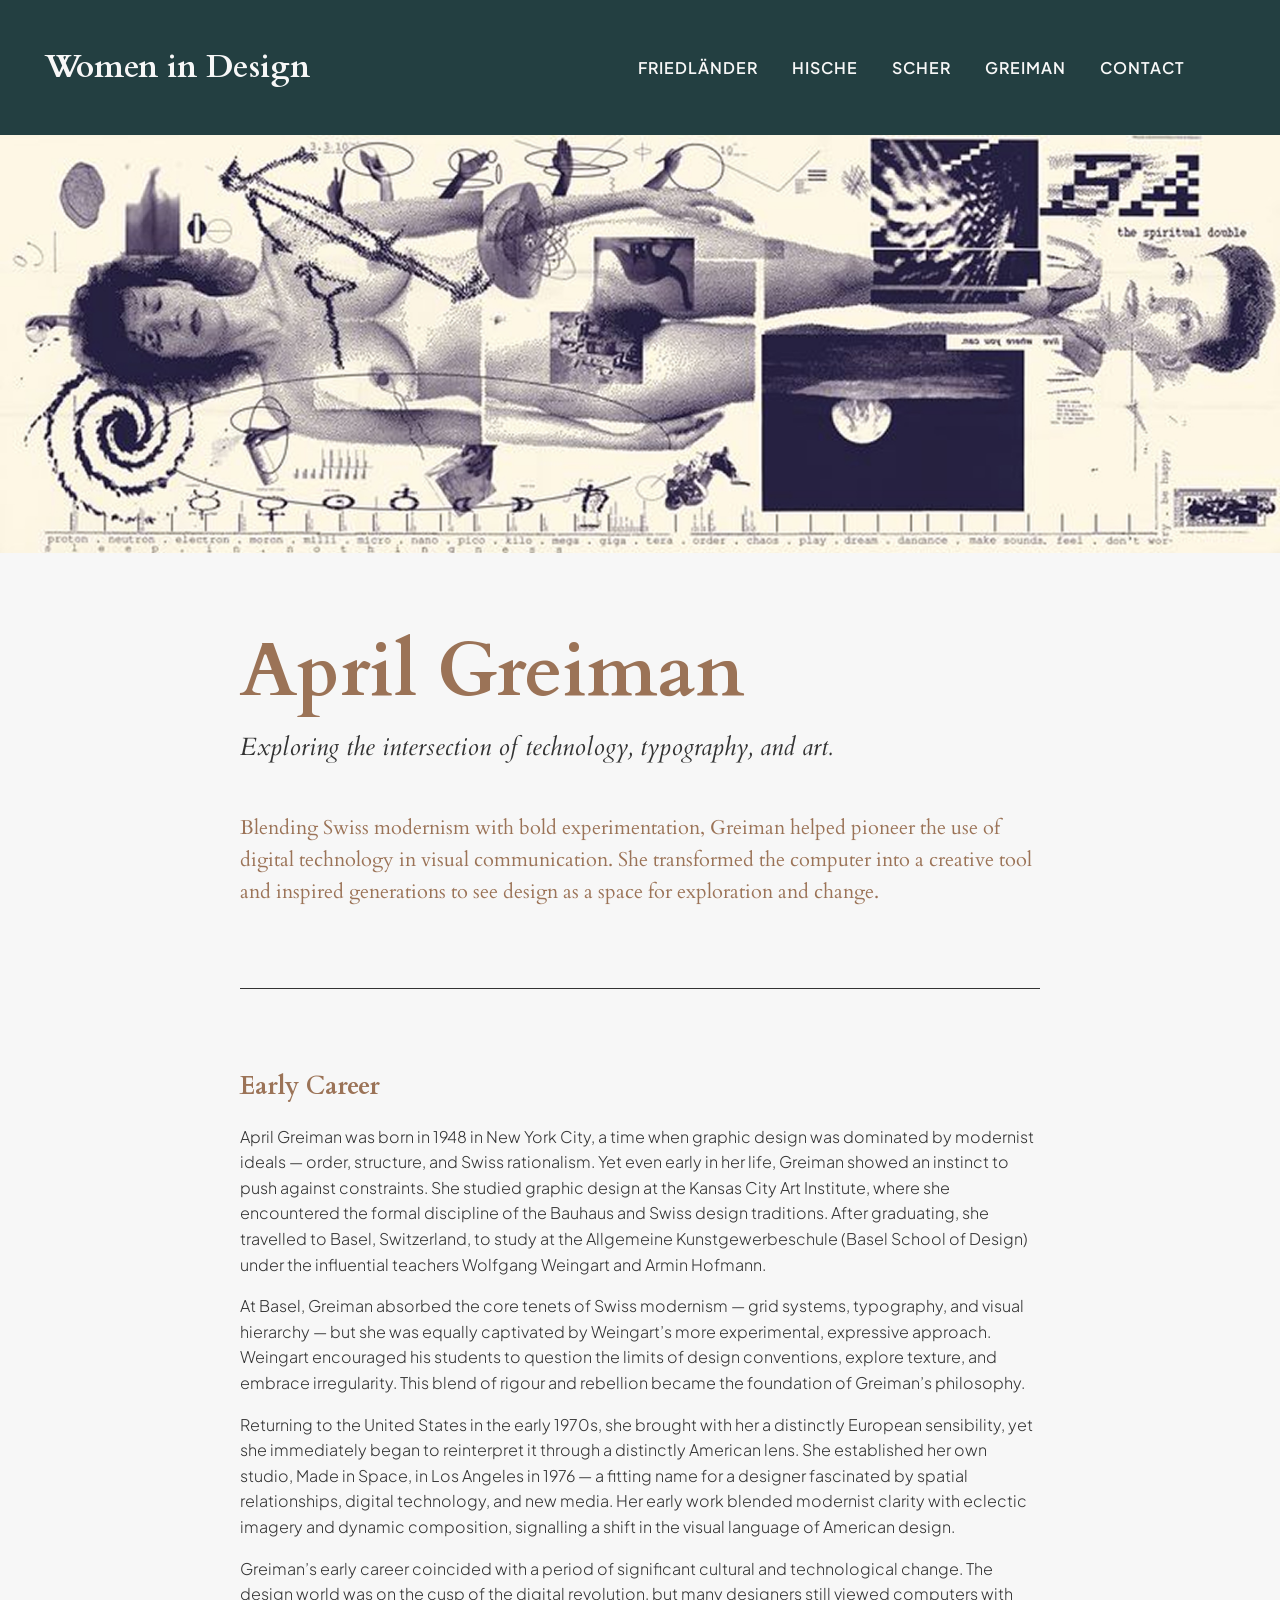
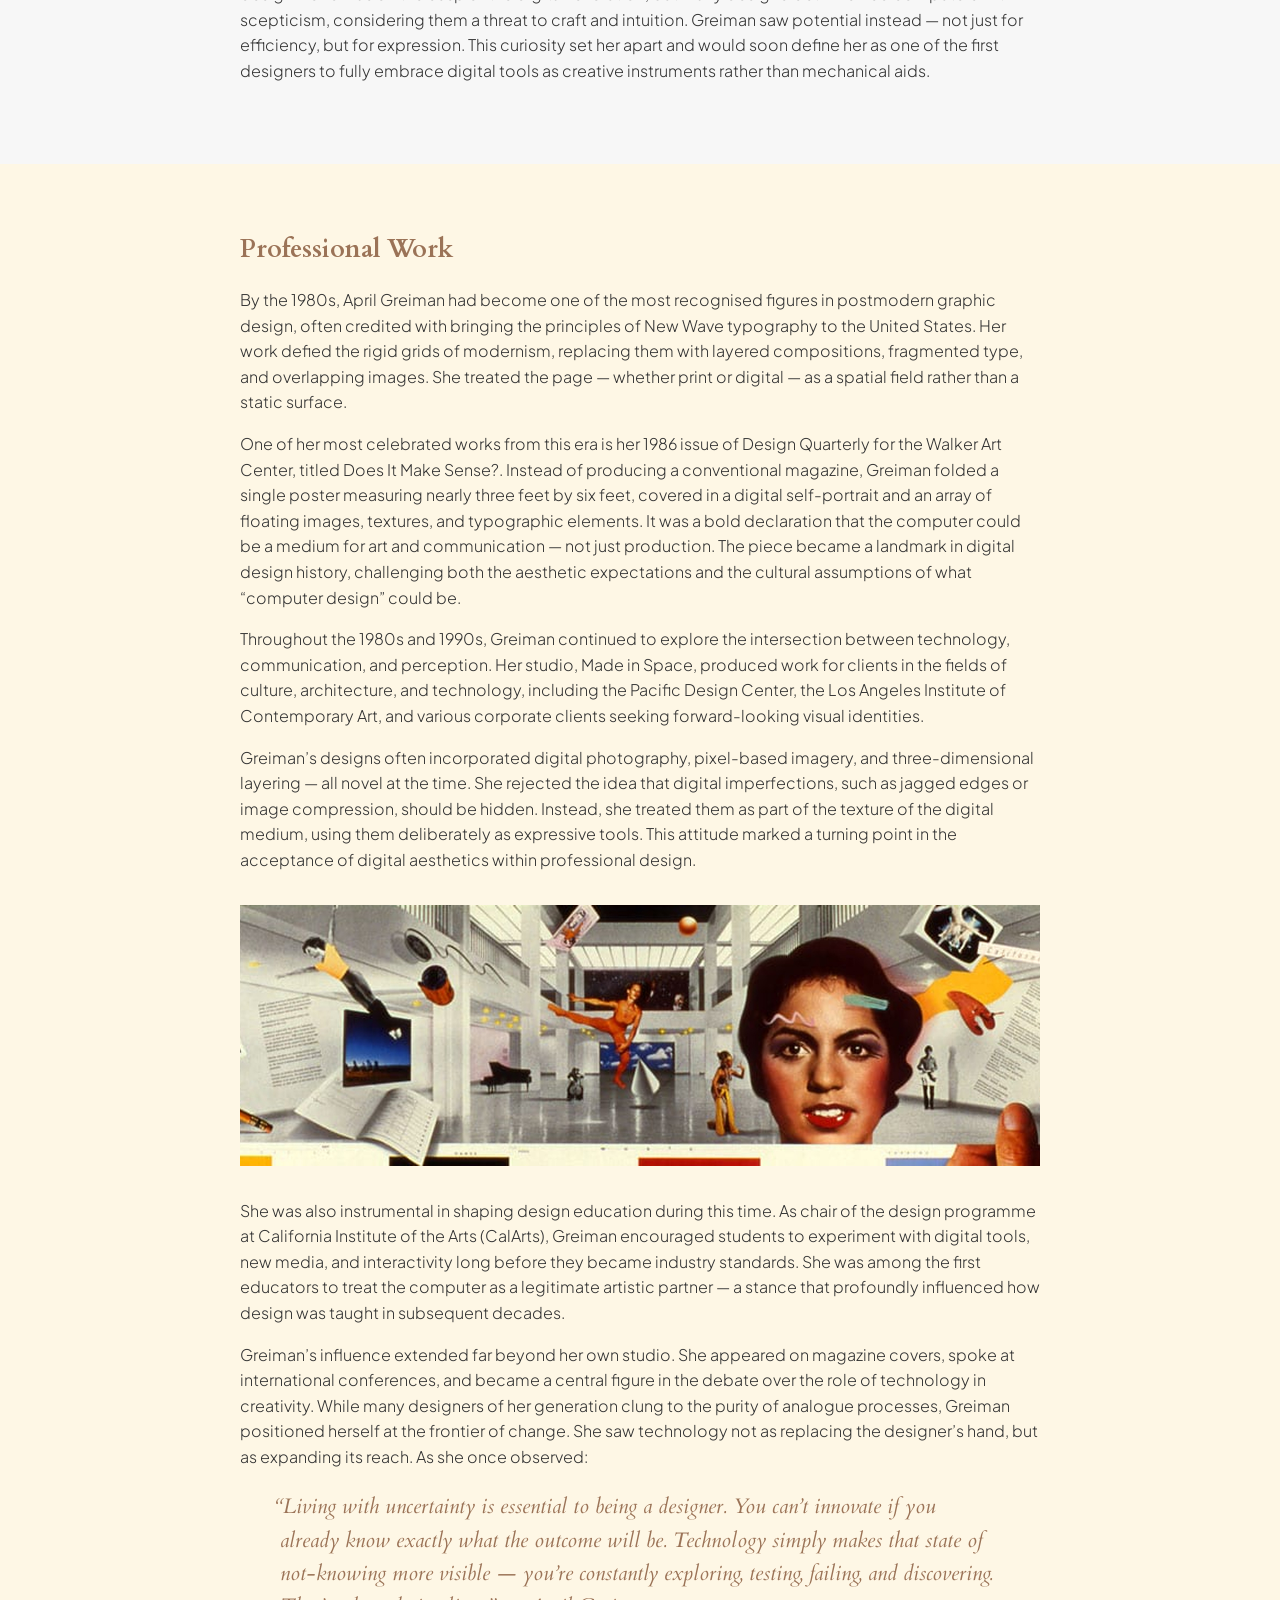
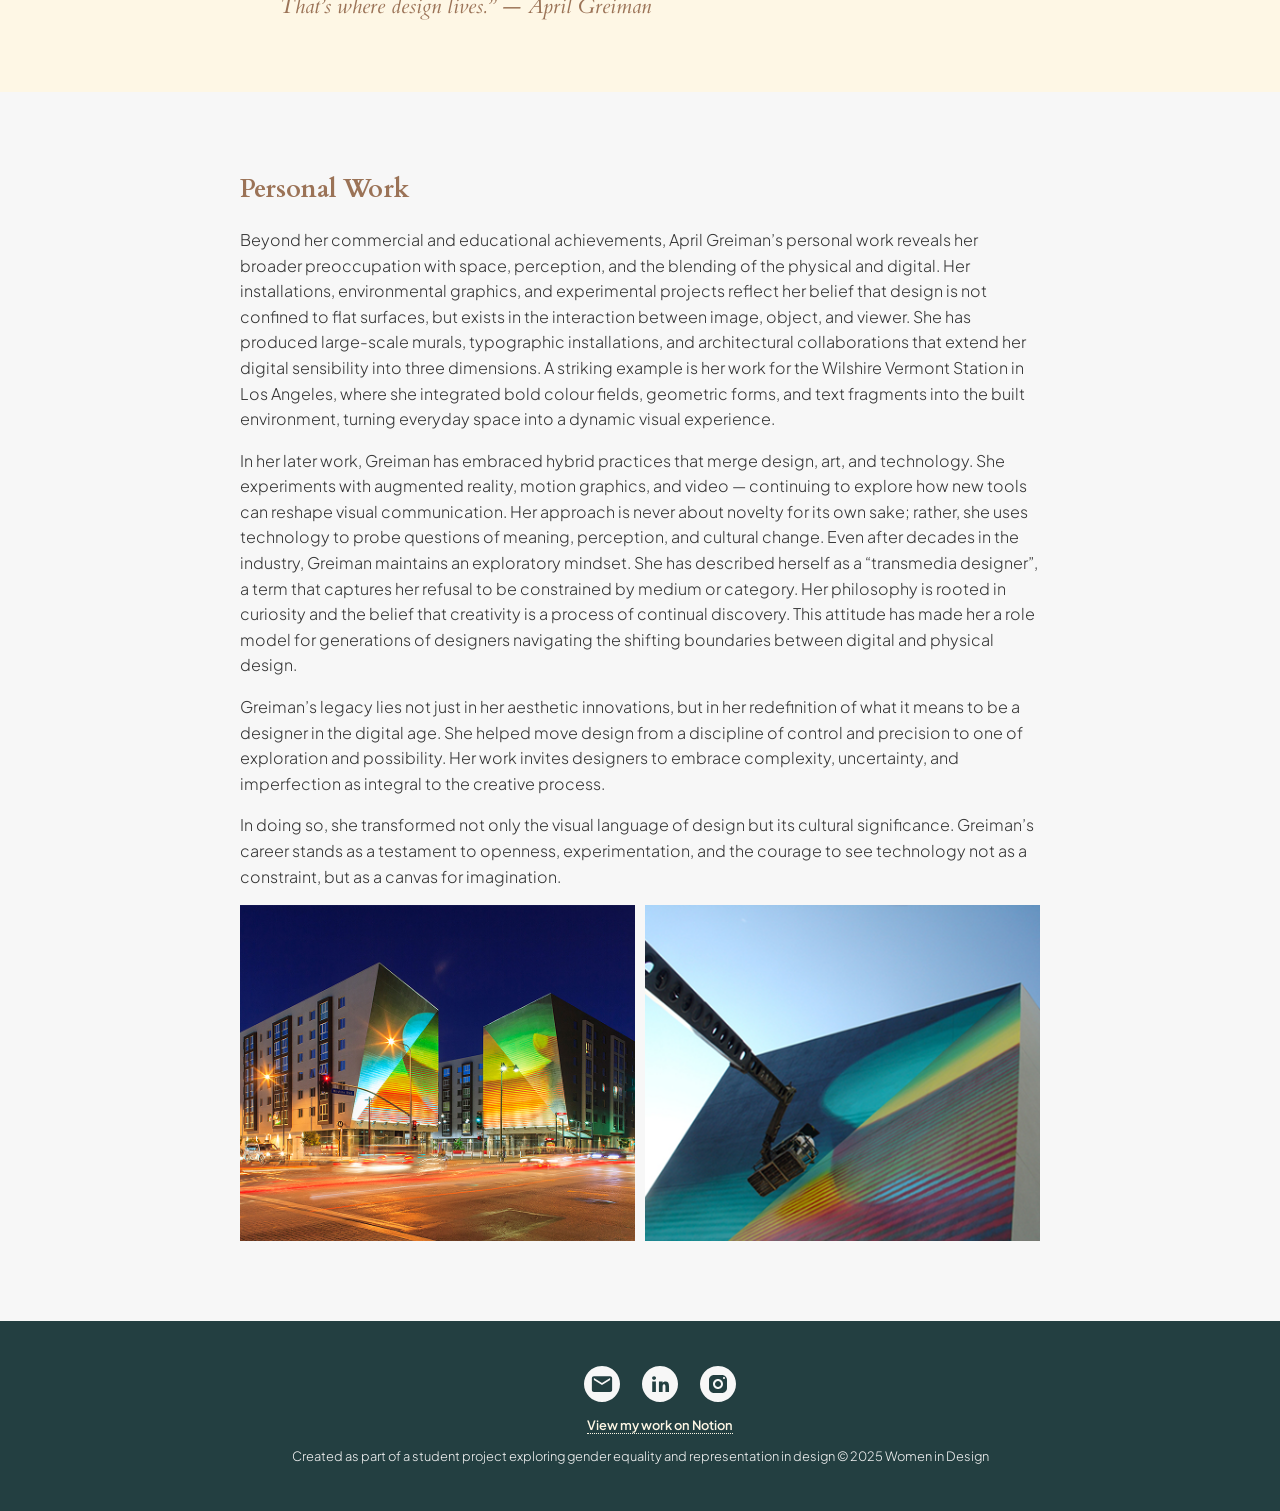
==== april_greiman.html @ 71b47a6c "reworked entire site" ====
<!DOCTYPE html>
<html lang="en-GB">
<head>
<meta charset="UTF-8">
    <title>Women in Design</title>

    <!-- CSS File Links -->
    <link href="css/reset.css" type="text/css" rel="stylesheet"/>
    <link href="css/style3.css" type="text/css" rel="stylesheet"/>
    <link href="css/connections.css" type="text/css" rel="stylesheet"/>

    <!-- Google Font Links -->
    <link rel="preconnect" href="https://fonts.googleapis.com">
    <link rel="preconnect" href="https://fonts.gstatic.com" crossorigin>
    <link href="https://fonts.googleapis.com/css2?family=Cardo:ital,wght@0,400;0,700;1,400&family=Plus+Jakarta+Sans:ital,wght@0,200..800;1,200..800&display=swap" rel="stylesheet">
</head>
<body>
  <div class="responsivenav" >
    <div id="logo">
        <a href="index.html"><p>Women in Design</p></a>
    </div>
  <nav>
    <ul>
        <li><a href="#fried">Friedländer</a></li>
        <li><a href="#hische">Hische</a></li>
        <li><a href="#scher">Scher</a></li>
        <li><a href="april_greiman.html">Greiman</a></li>
        <li><a href="#contact">Contact</a></li>
    </ul>
  </nav>
  </div>
<img src="img/greiman_1.jpg" alt="An image of one of Greiman's pieces" class="fullwidthimage" />
<header>
<h1>April Greiman</h1>

<h2>Exploring the intersection of technology, typography, and art.</h2>

<p>Blending Swiss modernism with bold experimentation, Greiman helped
pioneer the use of digital technology in visual communication. She
transformed the computer into a creative tool and inspired generations to
see design as a space for exploration and change.</p>
</header>

<section>
<hr>
<h2>Early Career</h2>

<p>April Greiman was born in 1948 in New York City, a time when graphic design was
dominated by modernist ideals — order, structure, and Swiss rationalism. Yet even
early in her life, Greiman showed an instinct to push against constraints. She studied
graphic design at the Kansas City Art Institute, where she encountered the formal
discipline of the Bauhaus and Swiss design traditions. After graduating, she travelled
to Basel, Switzerland, to study at the Allgemeine Kunstgewerbeschule (Basel School
of Design) under the influential teachers Wolfgang Weingart and Armin Hofmann.</p>

<p>At Basel, Greiman absorbed the core tenets of Swiss modernism — grid systems,
typography, and visual hierarchy — but she was equally captivated by Weingart’s
more experimental, expressive approach. Weingart encouraged his students to
question the limits of design conventions, explore texture, and embrace irregularity.
This blend of rigour and rebellion became the foundation of Greiman’s philosophy.</p>

<p>Returning to the United States in the early 1970s, she brought with her a distinctly
European sensibility, yet she immediately began to reinterpret it through a distinctly
American lens. She established her own studio, Made in Space, in Los Angeles in
1976 — a fitting name for a designer fascinated by spatial relationships, digital
technology, and new media. Her early work blended modernist clarity with eclectic
imagery and dynamic composition, signalling a shift in the visual language of
American design.</p>

<p>Greiman’s early career coincided with a period of significant cultural and
technological change. The design world was on the cusp of the digital revolution, 
but many designers still viewed computers with scepticism, considering them a threat to
craft and intuition. Greiman saw potential instead — not just for efficiency, but for
expression. This curiosity set her apart and would soon define her as one of the first
designers to fully embrace digital tools as creative instruments rather than
mechanical aids.</p>
</section>

<div class="light">
<section>
<h2>Professional Work</h2>

<p>By the 1980s, April Greiman had become one of the most recognised figures in
postmodern graphic design, often credited with bringing the principles of New Wave
typography to the United States. Her work defied the rigid grids of modernism,
replacing them with layered compositions, fragmented type, and overlapping images.
She treated the page — whether print or digital — as a spatial field rather than a
static surface.</p>

<p>One of her most celebrated works from this era is her 1986 issue of Design
Quarterly for the Walker Art Center, titled Does It Make Sense?. Instead of
producing a conventional magazine, Greiman folded a single poster measuring
nearly three feet by six feet, covered in a digital self-portrait and an array of floating
images, textures, and typographic elements. It was a bold declaration that the
computer could be a medium for art and communication — not just production. The
piece became a landmark in digital design history, challenging both the aesthetic
expectations and the cultural assumptions of what “computer design” could be.</p>

<p>Throughout the 1980s and 1990s, Greiman continued to explore the intersection
between technology, communication, and perception. Her studio, Made in Space,
produced work for clients in the fields of culture, architecture, and technology,
including the Pacific Design Center, the Los Angeles Institute of Contemporary Art,
and various corporate clients seeking forward-looking visual identities.</p>

<p>Greiman’s designs often incorporated digital photography, pixel-based imagery, and
three-dimensional layering — all novel at the time. She rejected the idea that digital
imperfections, such as jagged edges or image compression, should be hidden.
Instead, she treated them as part of the texture of the digital medium, using them 
deliberately as expressive tools. This attitude marked a turning point in the
acceptance of digital aesthetics within professional design.</p>

<img src="img/greiman_2.jpg" alt="An image of of a piece she made  for CalArts" class="bannerimg"/>
<p>She was also instrumental in shaping design education during this time. As chair of
the design programme at California Institute of the Arts (CalArts), Greiman
encouraged students to experiment with digital tools, new media, and interactivity
long before they became industry standards. She was among the first educators to
treat the computer as a legitimate artistic partner — a stance that profoundly
influenced how design was taught in subsequent decades.</p>

<p>Greiman’s influence extended far beyond her own studio. She appeared on
magazine covers, spoke at international conferences, and became a central figure in
the debate over the role of technology in creativity. While many designers of her
generation clung to the purity of analogue processes, Greiman positioned herself at
the frontier of change. She saw technology not as replacing the designer’s hand, but
as expanding its reach. As she once observed:</p>

<blockquote>
<p>“Living with uncertainty is essential to being a designer. You can’t
innovate if you already know exactly what the outcome will be.
Technology simply makes that state of not-knowing more visible —
you’re constantly exploring, testing, failing, and discovering. That’s
where design lives.”
<em>— April Greiman</em></p>
</blockquote>
</div>
</section>

<section>
<h2>Personal Work</h2>

<p>Beyond her commercial and educational achievements, April Greiman’s personal
work reveals her broader preoccupation with space, perception, and the blending of
the physical and digital. Her installations, environmental graphics, and experimental
projects reflect her belief that design is not confined to flat surfaces, but exists in the
interaction between image, object, and viewer.
She has produced large-scale murals, typographic installations, and architectural
collaborations that extend her digital sensibility into three dimensions. A striking
example is her work for the Wilshire Vermont Station in Los Angeles, where she
integrated bold colour fields, geometric forms, and text fragments into the built
environment, turning everyday space into a dynamic visual experience.</p>

<p>In her later work, Greiman has embraced hybrid practices that merge design, art, and
technology. She experiments with augmented reality, motion graphics, and video —
continuing to explore how new tools can reshape visual communication. Her
approach is never about novelty for its own sake; rather, she uses technology to
probe questions of meaning, perception, and cultural change.
Even after decades in the industry, Greiman maintains an exploratory mindset. She
has described herself as a “transmedia designer”, a term that captures her refusal to
be constrained by medium or category. Her philosophy is rooted in curiosity and the
belief that creativity is a process of continual discovery. This attitude has made her a
role model for generations of designers navigating the shifting boundaries between
digital and physical design.</p>

<p>Greiman’s legacy lies not just in her aesthetic innovations, but in her redefinition of
what it means to be a designer in the digital age. She helped move design from a
discipline of control and precision to one of exploration and possibility. Her work
invites designers to embrace complexity, uncertainty, and imperfection as integral to
the creative process.</p>

<p>In doing so, she transformed not only the visual language of design but its cultural
significance. Greiman’s career stands as a testament to openness, experimentation,
and the courage to see technology not as a constraint, but as a canvas for
imagination.</p>

<div class="gridimage">
  <img src="img/greiman_3.jpg" alt="An image showing Grieman's work for Wilshire Vermont Station in Los Angeles"/>
  <img src="img/greiman_4.png" alt="An up close image of Grieman's work for Wilshire Vermont Station in Los Angeles"/>
  </div>
</section>

<footer id="contact">
<ul class="connections">
<!------------- EMAIL ------------------>
<li><a href="mailto:wheeler-d@ulster.ac.uk" title="Send me an Email">
<svg xmlns="http://www.w3.org/2000/svg" width="36" height="36" viewBox="0 0 36 36" fill="none">
  <path d="M18 0C27.9411 0 36 8.05887 36 18C36 27.9411 27.9411 36 18 36C8.05887 36 0 27.9411 0 18C0 8.05887 8.05887 0 18 0ZM9.90039 10.125C8.78664 10.125 7.88477 11.0109 7.88477 12.0938L7.875 23.9062C7.875 24.9891 8.78664 25.875 9.90039 25.875H26.0996C27.2134 25.875 28.125 24.9891 28.125 23.9062V12.0938C28.125 11.0109 27.2134 10.125 26.0996 10.125H9.90039ZM26.0996 14.0625L18 18.9844L9.90039 14.0625V12.0938L18 17.0156L26.0996 12.0938V14.0625Z" fill="#F7F7F7"/>
</svg>
</a>
</li>
<!----------------------------- LINKEDIN ---------------------------->
<li><a href="#" title="Connect with me on Linkedin">
<svg xmlns="http://www.w3.org/2000/svg" width="36" height="36" viewBox="0 0 36 36" fill="none">
  <path d="M18 0C27.9411 0 36 8.05887 36 18C36 27.9411 27.9411 36 18 36C8.05887 36 0 27.9411 0 18C0 8.05887 8.05887 0 18 0ZM10.2256 15.5547V25.875H13.8984V15.5547H10.2256ZM16.9287 15.5547V25.875H20.6016C20.6016 25.875 20.6016 20.4756 20.6016 20.2344C20.6016 18.5551 21.7874 18.3145 22.1426 18.3145C22.4981 18.3147 23.4453 18.6751 23.4453 20.2344V25.875H27V20.2344C27 16.9953 25.5773 15.5547 23.7998 15.5547C22.0226 15.5548 21.0746 16.1548 20.6016 16.9951V15.5547H16.9287ZM12.1211 10.125C10.8735 10.125 10.125 10.8832 10.125 11.8945C10.1252 12.9057 10.8748 13.6631 11.9971 13.6631C13.2445 13.6631 13.993 12.9057 13.9932 11.8945C13.9932 10.8832 13.2433 10.1251 12.1211 10.125Z" fill="#F7F7F7"/>
</svg>
</a>
</li>
<!----------------------------- INSTAGRAM ---------------------------->
<li><a href="#" title="Visit my Instagram Account" target="_blank" >
<svg xmlns="http://www.w3.org/2000/svg" width="36" height="36" viewBox="0 0 36 36" fill="none">
  <path d="M18 0C27.9411 0 36 8.05887 36 18C36 27.9411 27.9411 36 18 36C8.05887 36 0 27.9411 0 18C0 8.05887 8.05887 0 18 0ZM14 9C11.239 9 9 11.239 9 14V22C9 24.761 11.239 27 14 27H22C24.761 27 27 24.761 27 22V14C27 11.239 24.761 9 22 9H14ZM18 13C20.761 13 23 15.239 23 18C23 20.761 20.761 23 18 23C15.239 23 13 20.761 13 18C13 15.239 15.239 13 18 13ZM18 15C17.2044 15 16.4415 15.3163 15.8789 15.8789C15.3163 16.4415 15 17.2044 15 18C15 18.7956 15.3163 19.5585 15.8789 20.1211C16.4415 20.6837 17.2044 21 18 21C18.7956 21 19.5585 20.6837 20.1211 20.1211C20.6837 19.5585 21 18.7956 21 18C21 17.2044 20.6837 16.4415 20.1211 15.8789C19.5585 15.3163 18.7956 15 18 15ZM24 11C24.552 11 25 11.448 25 12C25 12.552 24.552 13 24 13C23.448 13 23 12.552 23 12C23 11.448 23.448 11 24 11Z" fill="#F7F7F7"/>
</svg>
</a>
</li>
</ul>
<ul>
  <li><a href="https://dylanuxd.notion.site/dylans-space" target="_blank" title="Take a look at my work">View my work on Notion</a></li>
</ul>

<p>Created as part of a student project exploring gender equality and representation in design © 2025 Women in Design</p>
</footer>
</body>
</html>
---- css/style3.css ----
html {
  scroll-behavior: smooth;
}

body {
    background: #f7f7f7;
    color: #333333;
    font-family: "Plus Jakarta Sans", sans-serif;
    font-weight: 300;
}

section, header {
    width: 80%;
    max-width: 800px;
    margin: auto;
}

section, header {
    margin-bottom: 5rem;
}

header h1, h2 {
    font-family: "Cardo", serif;
    color: #233F41;
}

blockquote {
    font-family: "Cardo", serif;
    color: #9B7357;
}

header h1 {
    font-size: 4.768rem;
    line-height: 1;
    color: #9B7357;
    margin: 5rem 0 1rem 0;
}

h2 {
    font-size: 1.562rem;
    color: #9B7357;
}

header h2 {
    font-family: "Cardo", serif;
    font-weight: 300;
    color: #333333;
    font-style: oblique;
    margin-bottom: 3rem;
}

p {
    line-height: 1.6;
}

header p {
    font-size: 1.250rem;
    font-family: "Cardo", serif;
    color: #9B7357;
}

blockquote {
    font-style: italic;
    font-size: 1.3rem;
    hanging-punctuation: first;
    text-indent: -0.3rem;
}

hr {
    margin: 3rem 0 5rem 0;
}

/*-- Styling Links --*/
a {
    color: #f7f7f7;
    text-decoration: none;
    border-bottom: 1.25px dotted;
    font-weight: 600;
}

a:hover {
    color: #9B7357;
    transition: all 0.3s ease-in-out;
}

/*-- Navigation --*/
.responsivenav {
    background: #233F41;
    padding: 10px;
    display: flex;
    justify-content: space-between;
    align-items: center;
}

#logo {
    font-size: 2rem;
    color: #f7f7f7;
    font-family: "Cardo", serif;
    font-weight: 600;
    padding-left: 35px;
}

nav {
    display: flex;
    padding: 1.5rem 0;
}

nav ul {
    text-align: right;
    text-transform: uppercase;
    letter-spacing: 1px;
    list-style-type: none;
    padding-right: 70px;
}

nav ul li {
    display: inline;
    margin: 5px;
}

nav a {
    border-bottom: none;
    color: #f7f7f7;
    padding: 10px;
}

nav a:hover {
    color: #9B7357;
    transition: all 0.3s ease-in-out;
}

/*-- Styling the footer --*/

footer {
    background: #233F41;
    color: #f7f7f7;
    text-align: center;
    font-size: 0.8rem;
    padding: 2rem 0;
}

footer a {
    color: #FEF7E5;
}

footer a:hover {
    color: #9B7357;
}

.light {
    background: #FEF7E5;
    padding: 3rem 0 0 0;
    margin-bottom: 3rem;
}

.light blockquote {
    padding-bottom: 3rem;
}

/*-- Adding responsive element to images --*/
.gridimage {
    display: grid;
    column-gap: 10px;
    grid-template-columns: repeat(auto-fill, minmax(300px, 1fr));
}

/*-- Adding Media Queries for different Devices --*/
@media (max-width: 600px) {
    header h1 {
        font-size: 4rem;
    }
}

.gridimage {
    row-gap: 10px;
}

.fullwidthimage {
  width: 100%;
  height: 100%;
  display: block;
}

.bannerimg {
    padding: 1rem 0;
}

ul li {
    display: inline;
    margin: 15px;
}

ul {
  margin: 0 auto;
  width: fit-content;
}
---- css/connections.css ----
.connections{
    position: relative;
    margin: 0 auto;
  }
  .connections ul{
    margin: 0;
    padding: 0;
  }
  .connections li{
    margin: 0 10px;
    padding: 0;
    list-style: none;
    display: inline-block;  
  }
  .connections a:link{
    border-bottom: none;
  }
  .connections img,
  .connections svg{
    border: none;
  }
  .connections a:hover img,
  .connections a:hover svg{
    border-bottom: none;}
  
  .connections svg {
        margin: 1em auto;}
  
  .connections a:hover svg path {
        fill: #9B7357;
        transition: all 0.3s ease-in-out;}
  
  footer .connections a:hover svg path {
          fill:  #9B7357;
          transition: all 0.3s ease-in-out;}
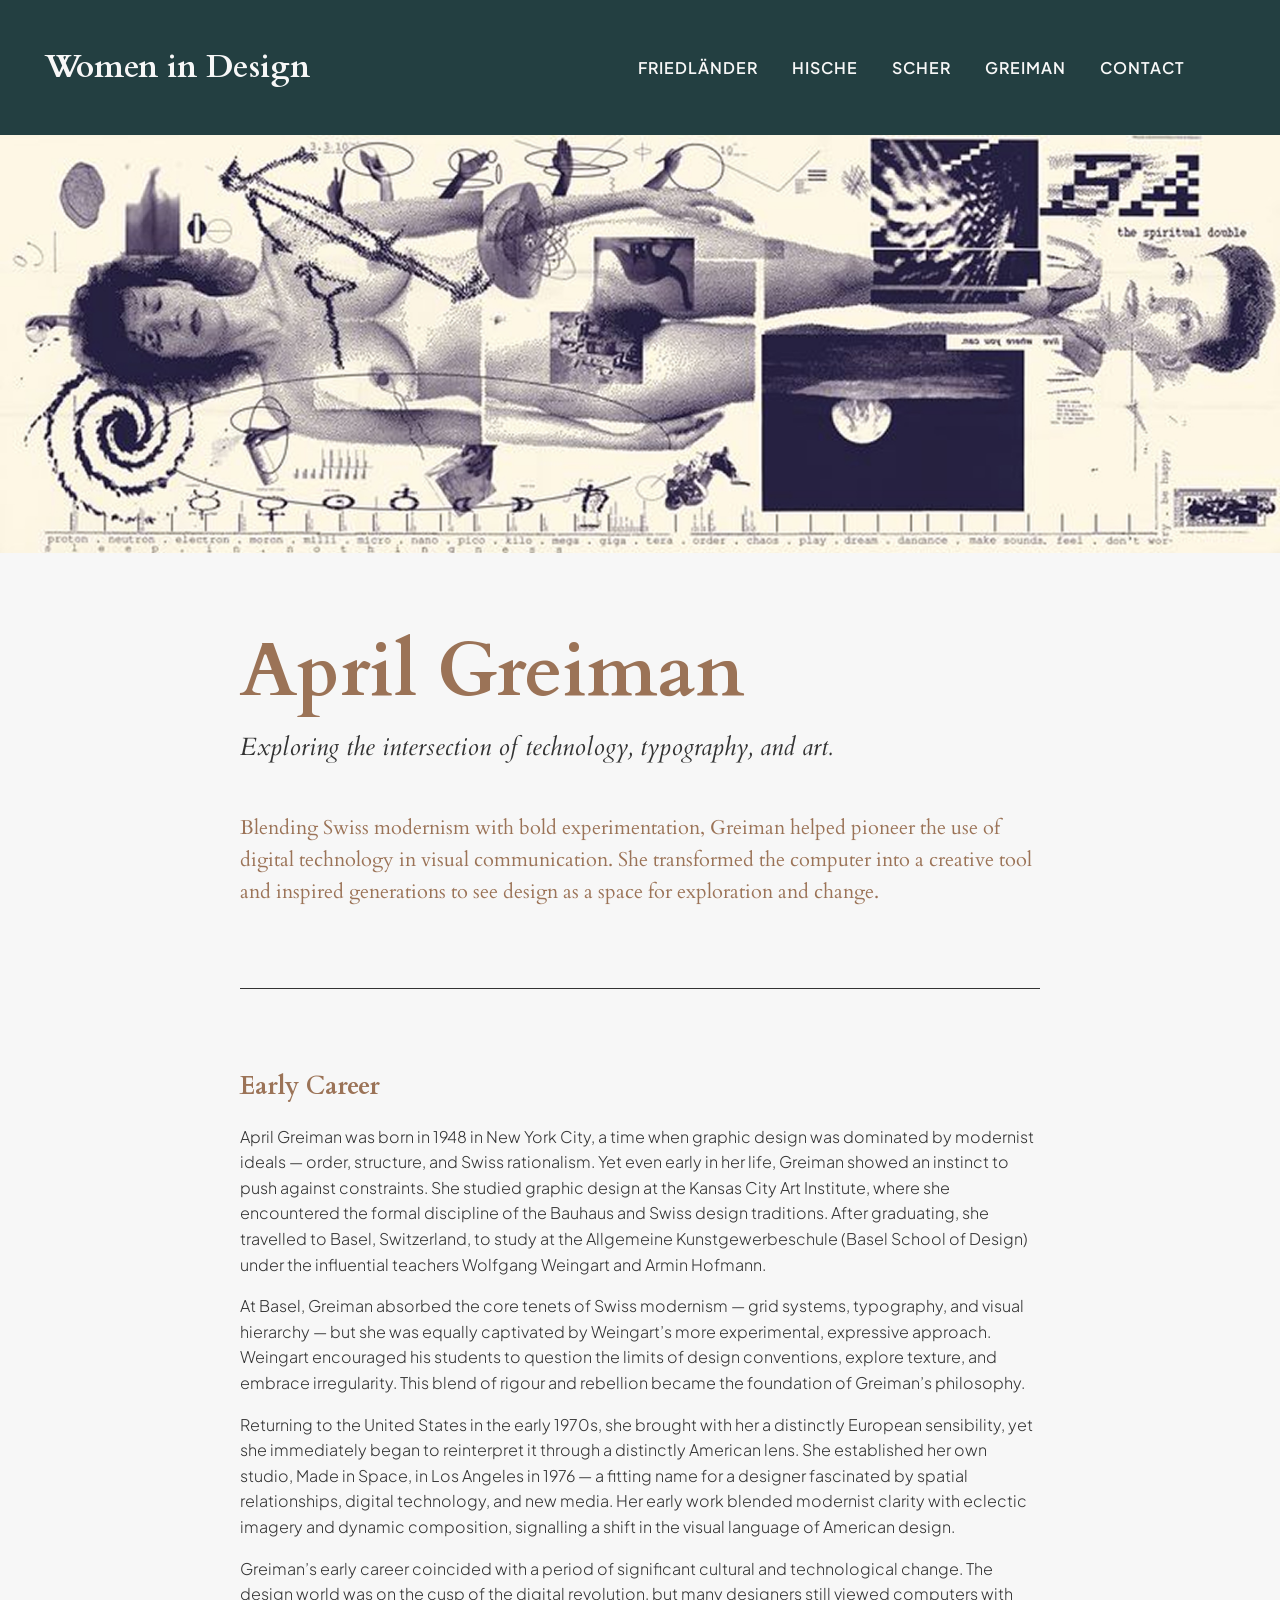
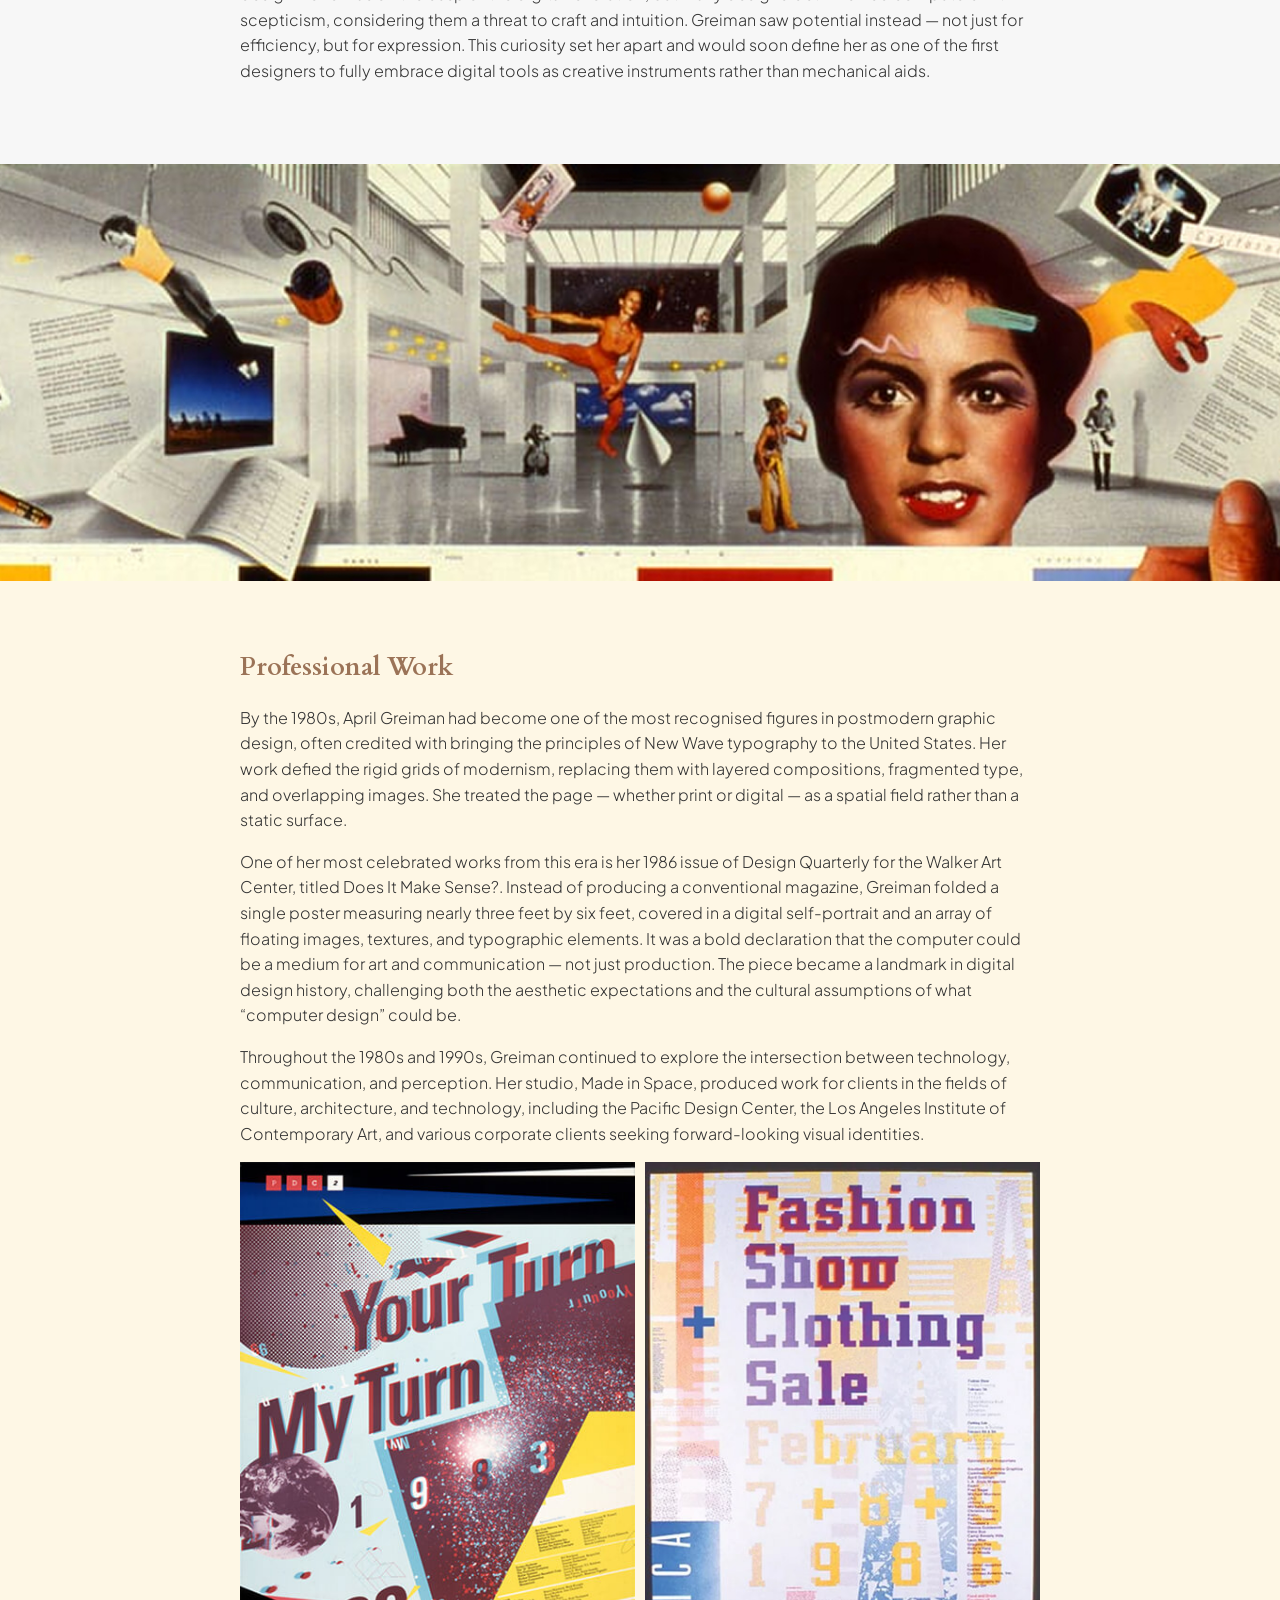
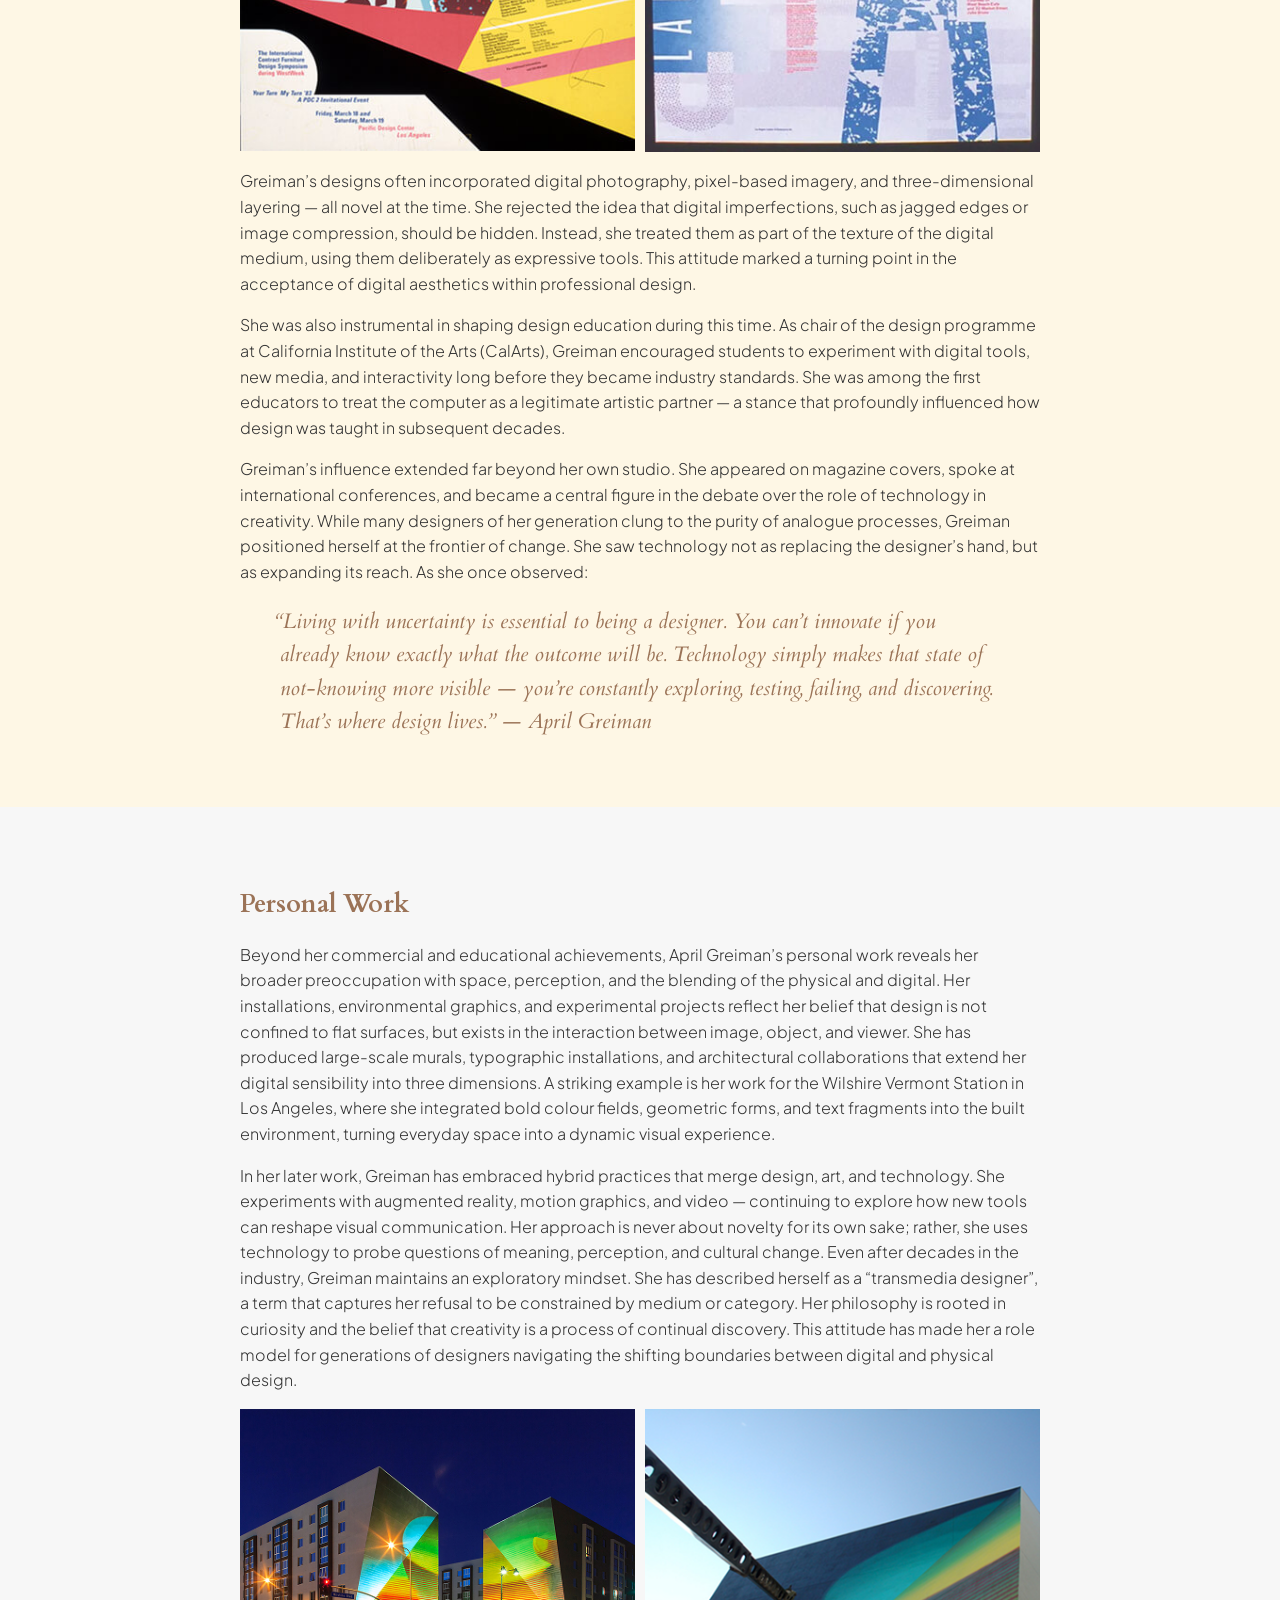
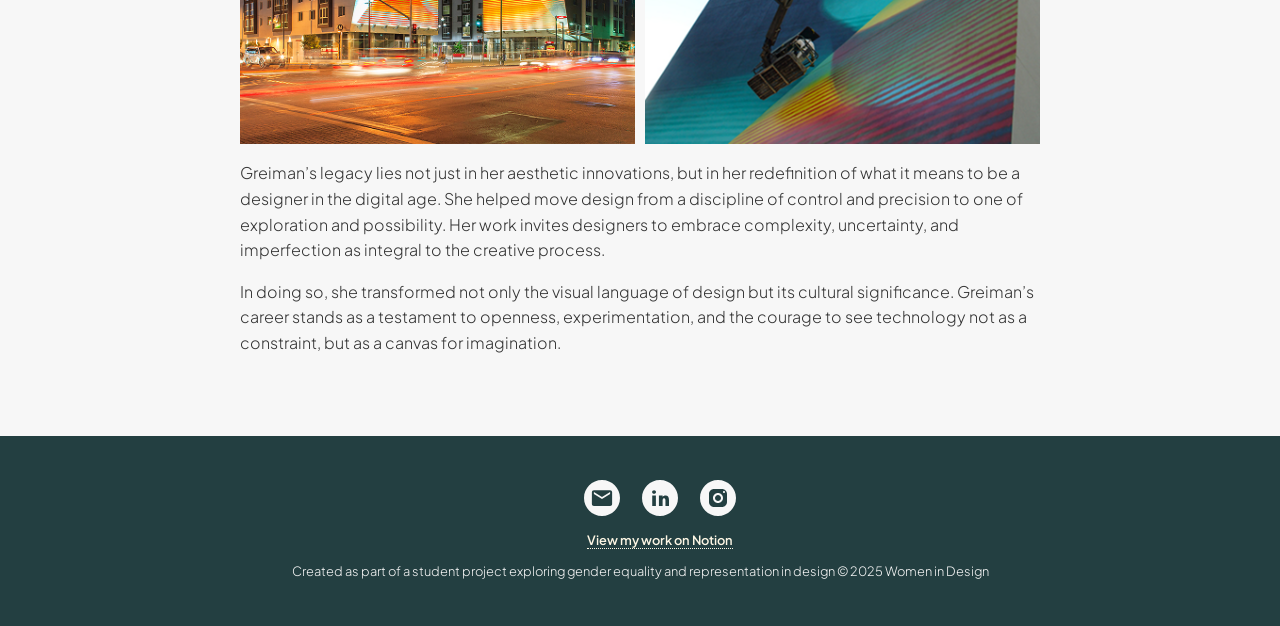
==== commit e1d048bb: "image changes" ====
--- a/april_greiman.html
+++ b/april_greiman.html
@@ -76,6 +76,7 @@
 mechanical aids.</p>
 </section>
 
+<img src="img/greiman_2.jpg" alt="An image of of a piece she made  for CalArts" class="fullwidthimage"/>
 <div class="light">
 <section>
 <h2>Professional Work</h2>
@@ -101,6 +102,10 @@
 produced work for clients in the fields of culture, architecture, and technology,
 including the Pacific Design Center, the Los Angeles Institute of Contemporary Art,
 and various corporate clients seeking forward-looking visual identities.</p>
+<div class="gridimage">
+  <img src="img/greiman_3.jpg" alt="An image showing Grieman's work for Pacific Design Center"/>
+  <img src="img/greiman_4.jpg" alt="An up close image of Grieman's work for Los Angeles Institute of Contemporary Art"/>
+</div>
 
 <p>Greiman’s designs often incorporated digital photography, pixel-based imagery, and
 three-dimensional layering — all novel at the time. She rejected the idea that digital
@@ -109,7 +114,6 @@
 deliberately as expressive tools. This attitude marked a turning point in the
 acceptance of digital aesthetics within professional design.</p>
 
-<img src="img/greiman_2.jpg" alt="An image of of a piece she made  for CalArts" class="bannerimg"/>
 <p>She was also instrumental in shaping design education during this time. As chair of
 the design programme at California Institute of the Arts (CalArts), Greiman
 encouraged students to experiment with digital tools, new media, and interactivity
@@ -160,6 +164,10 @@
 belief that creativity is a process of continual discovery. This attitude has made her a
 role model for generations of designers navigating the shifting boundaries between
 digital and physical design.</p>
+<div class="gridimage">
+  <img src="img/greiman_5.jpg" alt="An image showing Grieman's work for Wilshire Vermont Station in Los Angeles"/>
+  <img src="img/greiman_6.png" alt="An up close image of Grieman's work for Wilshire Vermont Station in Los Angeles"/>
+</div>
 
 <p>Greiman’s legacy lies not just in her aesthetic innovations, but in her redefinition of
 what it means to be a designer in the digital age. She helped move design from a
@@ -171,11 +179,6 @@
 significance. Greiman’s career stands as a testament to openness, experimentation,
 and the courage to see technology not as a constraint, but as a canvas for
 imagination.</p>
-
-<div class="gridimage">
-  <img src="img/greiman_3.jpg" alt="An image showing Grieman's work for Wilshire Vermont Station in Los Angeles"/>
-  <img src="img/greiman_4.png" alt="An up close image of Grieman's work for Wilshire Vermont Station in Los Angeles"/>
-  </div>
 </section>
 
 <footer id="contact">
